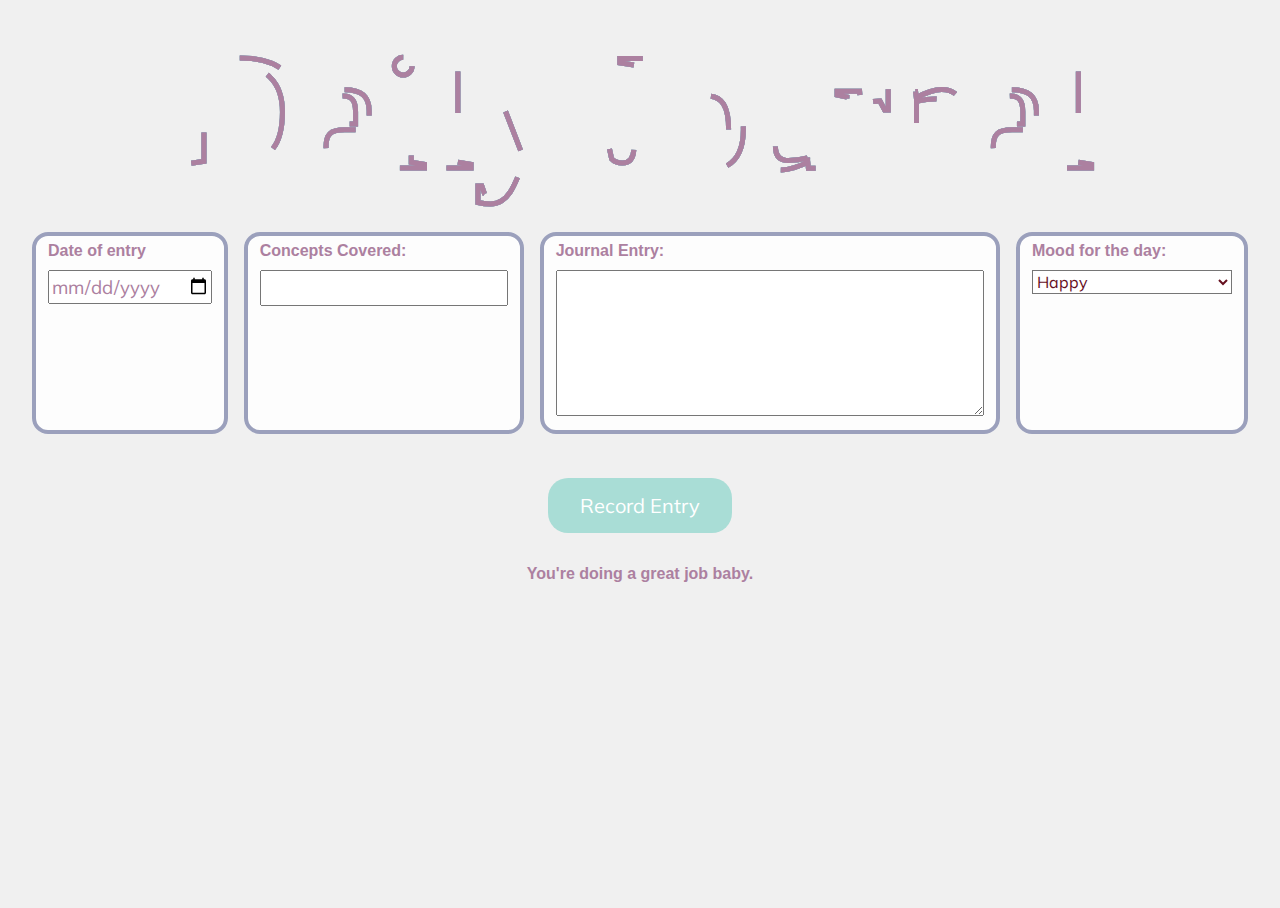
==== index.html @ c6dedf2d "first commit" ====
<!DOCTYPE html>
<html lang="en">
<head>
    <meta charset="UTF-8">
    <meta name="viewport" content="width=device-width, initial-scale=1.0">
    <meta http-equiv="X-UA-Compatible" content="ie=edge">
    <link rel="stylesheet" type="text/css" href="styles/journal.css">
    <link href="https://fonts.googleapis.com/css?family=Muli" rel="stylesheet">
    <title>Daily Journal</title>
</head>
<body>
    <div class="wrapper">
        <div class="logo">
        <svg viewBox="0 0 960 200">
            <symbol id="s-text">
                <text text-anchor="middle" x="50%" y="80%">Daily Journal</text>
            </symbol>
        
            <g class = "g-ants">
                <use xlink:href="#s-text" class="text-copy"></use>
                <use xlink:href="#s-text" class="text-copy"></use>
                <use xlink:href="#s-text" class="text-copy"></use>
                <use xlink:href="#s-text" class="text-copy"></use>
                <use xlink:href="#s-text" class="text-copy"></use>
            </g>
        </svg>
        </div>
    <form>
        <div class="container">
        <fieldset>
            <label for="journalDate">Date of entry</label>
            <input type="date" name="journalDate" id="journalDate">
        </fieldset>
        <fieldset>
            <label for="conceptsCovered">Concepts Covered:</label>
            <input id="conceptsCovered" name="" type="text"/>
        </fieldset>
        <fieldset>
            <label for="journalEntry">Journal Entry:</label>
            <textarea name="comment" rows="7" cols="50"></textarea>
        </fieldset>
        <fieldset>
            <label for="mood">Mood for the day:</label>
            <div class="customSelect">
                <select style="width:200px;" id="mood">
                    <option value="happy">Happy</option>
                    <option value="sad">Sad</option>
                    <option value="ok">OK</option>
                    <option value="wild">Wild</option>
                </select>
            </div>
        </fieldset>
        </div>
        <div class="container">
            <input type="submit" value="Record Entry" class="submit">
        </div>
    </form>
    <div class="container">
        <footer id="footer">
            <p>You're doing a great job baby.</p>
        </footer>
    </div>
    </div>
    <script src="scripts/scripts.js"></script>
</body>
</html>
---- styles/journal.css ----
@media (max-width: 852px) {
    .container {
        flex-direction: column;
        object-fit: cover;
        margin: 0 auto;
    }
    .logo {
        display: flex;
    }
    footer {
        margin: auto;
    }
}

body, input, select, textarea, button {
    font-family: 'Muli', sans-serif;
    color: #AC80A0;
}

body {
    background-color: #f0f0f0;
}

.container {
    display: flex;
    justify-content: center;
    margin: 1em;
}
fieldset {
    margin: .5em;
    background-color: #fdfdfd;
    border-color: #9BA0BC;
    border-width: .25em;
    border-style: solid;
    border-radius: 1em;
}

@import url(https://fonts.googleapis.com/css?family=Montserrat);

html, body {
  height: 100%;
  font-weight: 800;
}

body {
  font-family: Arial;
}

svg {
    display: block;
    font: 10.5em 'Montserrat';
    width: 960px;
    height: 200px;
    margin: 0 auto;
}

.text-copy {
    fill: none;
    stroke: white;
    stroke-dasharray: 6% 29%;
    stroke-width: 5px;
    stroke-dashoffset: 0%;
    animation: stroke-offset 5.5s infinite linear;
}

.text-copy:nth-child(1){
	stroke: #A9DDD6;
	animation-delay: -1;
}

.text-copy:nth-child(2){
	stroke: #7A8B99;
	animation-delay: -2s;
}

.text-copy:nth-child(3){
	stroke: #91ADC2;
	animation-delay: -3s;
}

.text-copy:nth-child(4){
	stroke: #9BA0BC;
	animation-delay: -4s;
}

.text-copy:nth-child(5){
	stroke: #AC80A0;
	animation-delay: -5s;
}

@keyframes stroke-offset{
	100% {stroke-dashoffset: -35%;}
}

button {
    size:250%;
}

.submit {
    background-color: #A9DDD6;
    border: none;
    border-radius: 1em;
    color: white;
    margin: 20px 0px 0px 0px;
    padding: 15px 32px;
    text-decoration: none;
    font-size: 20px;
}

.submit:active {
    background-color: #7A8B99;
    font-size: 20px;
}

.submit:visited {
    background-color: lightslategray;
}

label {
    display: flex;
    flex-direction: column;
    padding: 0px 0px 10px 0px;
}

textarea {
    font-size: 16px;
    -webkit-box-sizing: border-box;
    -moz-box-sizing: border-box;
    box-sizing: border-box;
    width: 100%;
}

#journalDate {
    height: 30px;
    font-size: 14pt;
}

#conceptsCovered {
    height: 30px;
    font-size: 14pt;
}

#mood {
    background-color: white;
    color: #66101F;
    font-size: inherit;
}
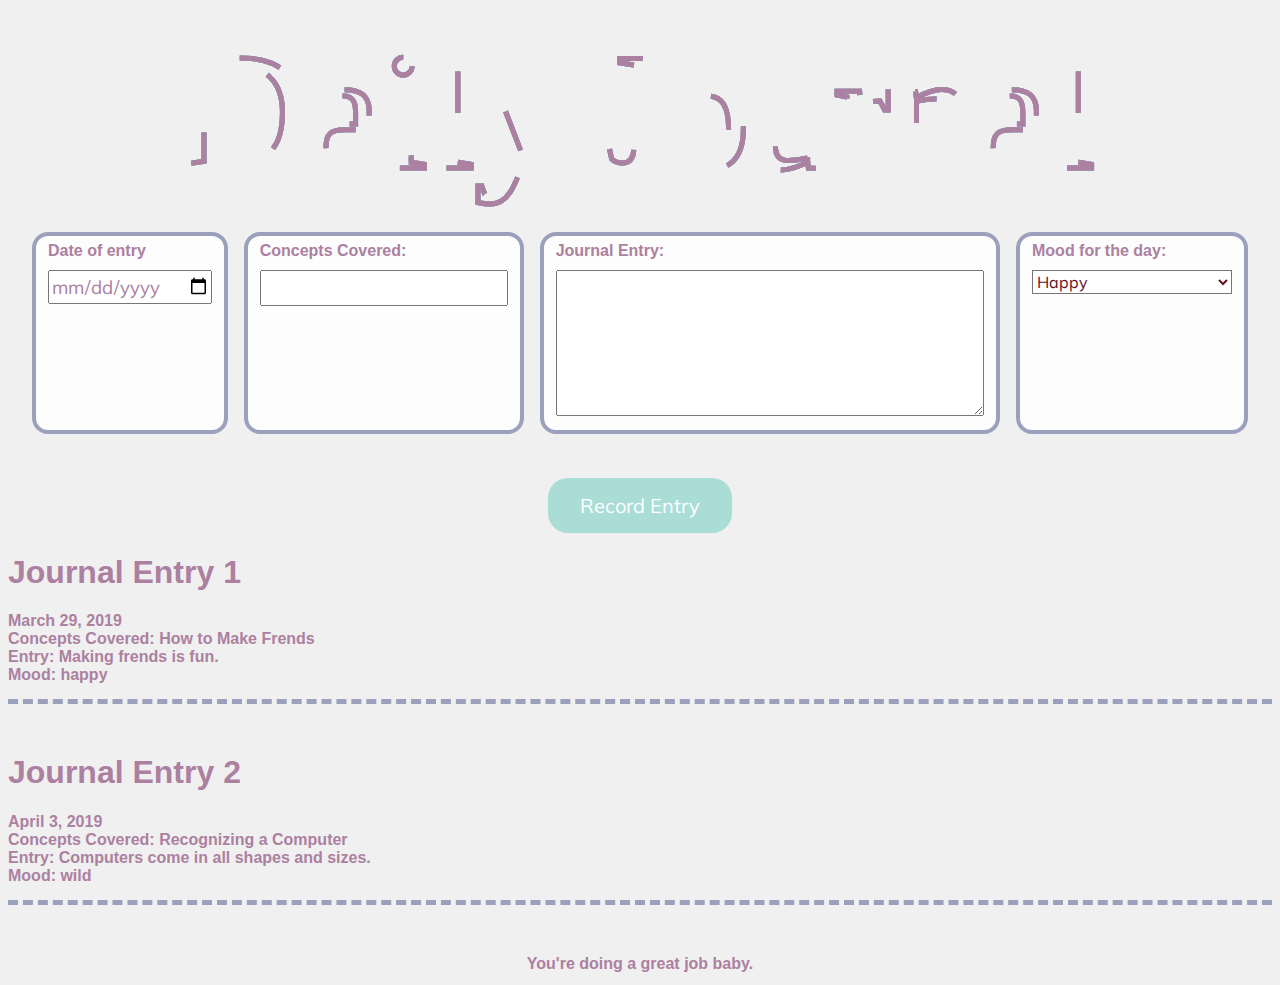
==== commit 4723d94f: "added function and corrected ojbects" ====
--- a/index.html
+++ b/index.html
@@ -55,12 +55,14 @@
             <input type="submit" value="Record Entry" class="submit">
         </div>
     </form>
-    <div class="container">
+    <div id="print-entry">
+
+    </div>
+    <div>
         <footer id="footer">
             <p>You're doing a great job baby.</p>
         </footer>
     </div>
-    </div>
     <script src="scripts/scripts.js"></script>
 </body>
 </html>--- a/styles/journal.css
+++ b/styles/journal.css
@@ -144,4 +144,20 @@
     background-color: white;
     color: #66101F;
     font-size: inherit;
+}
+
+footer {
+    text-align: center;
+    left:0px;
+    bottom:0px;
+    height:30px;
+    width:100%;
+}
+
+.journal-entry {
+    text-align: left;
+    border-bottom: 5px dashed;
+    border-color: #9BA0BC;
+    margin-bottom:50px;
+    padding-bottom: 15px;
 }